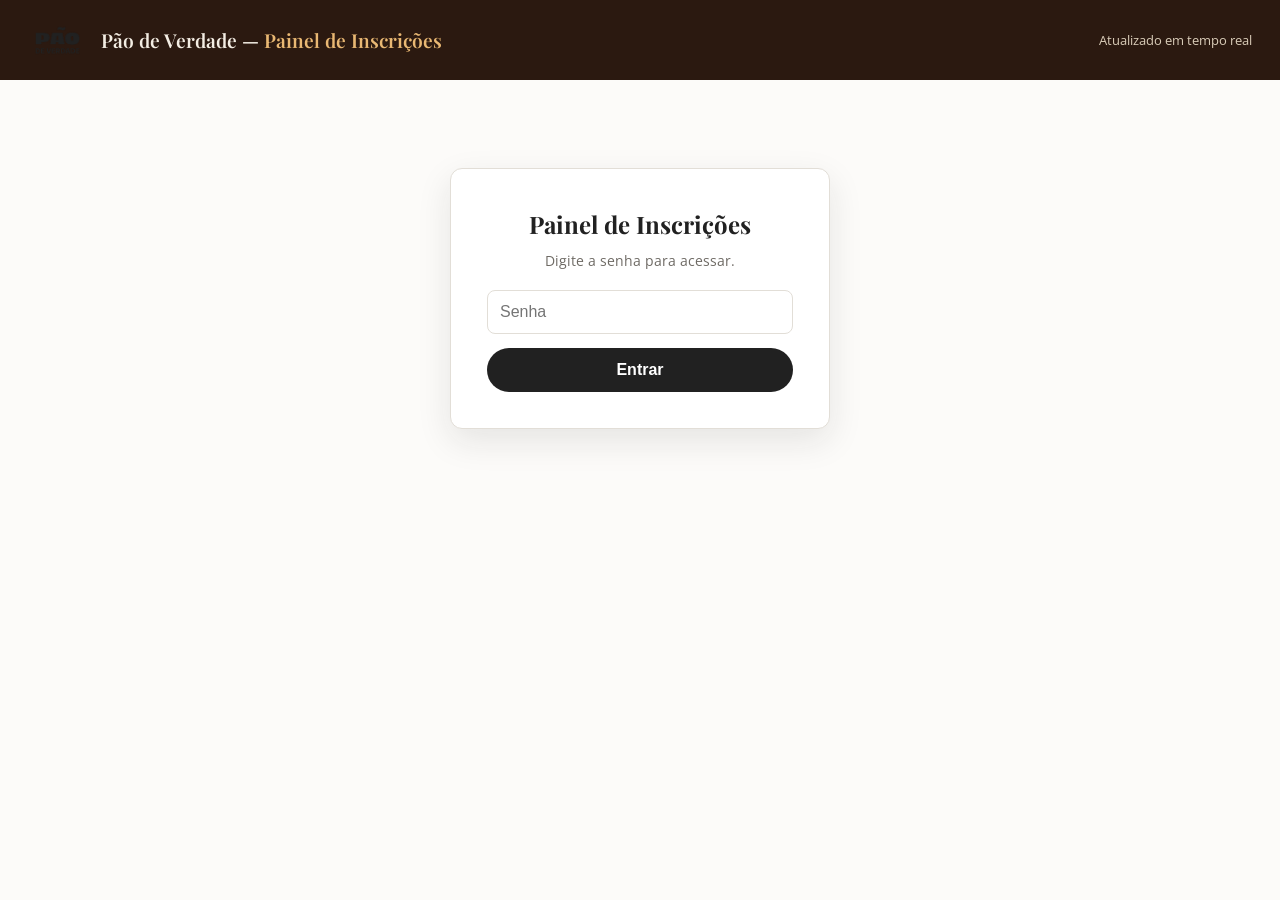
==== admin.html @ bccfa20b "Importa base do site da padaria + config placeholder Alice + sync upstream" ====
<!DOCTYPE html>
<html lang="pt-BR">
<head>
  <meta charset="UTF-8">
  <meta name="viewport" content="width=device-width, initial-scale=1.0">
  <title>Painel de Inscrições — Pão de Verdade</title>
  <link rel="preconnect" href="https://fonts.googleapis.com">
  <link rel="preconnect" href="https://fonts.gstatic.com" crossorigin>
  <link href="https://fonts.googleapis.com/css2?family=Playfair+Display:ital,wght@0,400;0,600;0,700&family=Open+Sans:wght@400;600;700&display=swap" rel="stylesheet">
  <style>
    :root {
      --bg: #FCFBF9;
      --text: #212121;
      --text-soft: #6E6A64;
      --line: #E2DED7;
      --accent: #4A2E1B;
      --accent-soft: #EFEAE3;
      --green: #2E7D32;
      --amber: #B26A00;
      --red: #C62828;
    }
    * { margin: 0; padding: 0; box-sizing: border-box; }
    body { font-family: 'Open Sans', 'Segoe UI', Arial, sans-serif; background: var(--bg); color: var(--text); line-height: 1.6; }
    header { background: #2B1910; color: #F3EDE3; padding: 18px 28px; display: flex; align-items: center; justify-content: space-between; flex-wrap: wrap; gap: 12px; }
    header .brand { display: flex; align-items: center; gap: 14px; }
    header .brand img { height: 44px; width: auto; }
    header h1 { font-family: 'Playfair Display', serif; font-size: 1.2rem; font-weight: 600; }
    header h1 span { color: #E9B873; }
    header .hint { color: #D9CCB8; font-size: .82rem; }
    .wrap { max-width: 1100px; margin: 0 auto; padding: 28px; }

    .gate { max-width: 380px; margin: 60px auto; background: #fff; border: 1px solid var(--line); border-radius: 12px; padding: 36px; box-shadow: 0 12px 34px rgba(33,33,33,.1); text-align: center; }
    .gate h2 { font-family: 'Playfair Display', serif; margin-bottom: 6px; }
    .gate p { color: var(--text-soft); font-size: .9rem; margin-bottom: 18px; }
    .gate input { width: 100%; padding: 12px; border: 1px solid var(--line); border-radius: 8px; margin-bottom: 14px; font-size: 1rem; }
    .gate button { width: 100%; padding: 13px; background: var(--text); color: #fff; border: none; border-radius: 999px; font-weight: 700; font-size: 1rem; cursor: pointer; }
    .gate .err { color: var(--red); font-size: .85rem; margin-bottom: 12px; }

    .stats { display: grid; grid-template-columns: repeat(auto-fit, minmax(160px, 1fr)); gap: 14px; margin-bottom: 24px; }
    .stat { background: #fff; border: 1px solid var(--line); border-radius: 10px; padding: 16px; text-align: center; }
    .stat b { display: block; font-size: 1.8rem; font-family: Georgia, serif; }
    .stat span { color: var(--text-soft); font-size: .85rem; }
    .stat.pago b { color: var(--green); }
    .stat.aguardando b { color: var(--amber); }

    .filters { display: flex; gap: 10px; flex-wrap: wrap; margin-bottom: 18px; align-items: center; }
    .filters select, .filters input { padding: 10px 12px; border: 1px solid var(--line); border-radius: 8px; background: #fff; font-size: .9rem; }
    .filters button { padding: 10px 18px; border: none; border-radius: 999px; background: var(--text); color: #fff; font-weight: 700; cursor: pointer; }
    .filters .btn-ghost { background: transparent; color: var(--text); border: 1px solid var(--line); }

    table { width: 100%; border-collapse: collapse; background: #fff; border: 1px solid var(--line); border-radius: 10px; overflow: hidden; font-size: .88rem; }
    th { text-align: left; padding: 12px 14px; background: var(--accent-soft); color: var(--accent); font-size: .78rem; text-transform: uppercase; letter-spacing: .04em; white-space: nowrap; }
    td { padding: 11px 14px; border-top: 1px solid var(--line); vertical-align: middle; }
    tr:hover td { background: #FBF9F5; }
    .badge { display: inline-block; padding: 4px 12px; border-radius: 999px; font-size: .78rem; font-weight: 700; }
    .badge.pago { background: #E8F5E9; color: var(--green); }
    .badge.aguardando { background: #FFF3E0; color: var(--amber); }
    .badge.recusado, .badge.cancelado, .badge.rejeitado { background: #FFEBEE; color: var(--red); }
    .btn-small { border: 1px solid var(--line); border-radius: 999px; background: #fff; color: var(--accent); padding: 5px 10px; font-size: .74rem; font-weight: 700; cursor: pointer; }
    .btn-small:hover { background: var(--accent-soft); }
    .btn-del { color: var(--red); border-color: #F0C9C9; }
    .btn-del:hover { background: #FFEBEE; }
    .btn-confirm { color: var(--green); border-color: #C8E6C9; }
    .btn-confirm:hover { background: #E8F5E9; }
    .pdv-sep { border-top: 1px dashed var(--line); margin: 6px 0; }

    .turmas-box { margin-top: 28px; background: #fff; border: 1px solid var(--line); border-radius: 10px; padding: 18px; }
    .turmas-box h2 { font-size: 1rem; margin-bottom: 12px; color: var(--accent); }
    .cupom-gerar { background: var(--accent-soft); border-radius: 10px; padding: 14px; }
    .cupom-tipo { display: flex; gap: 18px; font-size: .9rem; margin-bottom: 10px; flex-wrap: wrap; }
    .cupom-campos { display: flex; gap: 8px; flex-wrap: wrap; }
    .cupom-campos input { padding: 10px 12px; border: 1px solid var(--line); border-radius: 8px; font-size: .9rem; flex: 1 1 140px; }
    .btn-cupom { padding: 10px 18px; border: none; border-radius: 999px; background: var(--text); color: #fff; font-weight: 700; cursor: pointer; }
    .cupom-code { font-family: Consolas, monospace; font-weight: 700; font-size: 1.05rem; color: var(--accent); }
    #cupResult { margin-top: 10px; font-size: .9rem; }
    .turma-item { display: flex; align-items: center; gap: 10px; padding: 8px 0; border-bottom: 1px dashed var(--line); font-size: .9rem; flex-wrap: wrap; }
    .turma-item:last-child { border-bottom: none; }
    .turma-item .pills { margin-left: auto; display: flex; gap: 8px; }
    .pill { font-size: .75rem; background: var(--accent-soft); padding: 3px 10px; border-radius: 999px; }
    .pill.green { background: #E8F5E9; color: var(--green); }
    .pill.amber { background: #FFF3E0; color: var(--amber); }

    .empty { padding: 40px; text-align: center; color: var(--text-soft); }
    .muted { color: var(--text-soft); }
    .mt { margin-top: 18px; }
    .small { font-size: .8rem; }
    @media (max-width: 640px) {
      .wrap { padding: 16px; }
      table { font-size: .8rem; }
      th, td { padding: 9px 10px; }
      .hide-mobile { display: none; }
    }

    .modal-overlay { position: fixed; inset: 0; background: rgba(33,33,33,.45); display: none; align-items: center; justify-content: center; z-index: 100; padding: 20px; }
    .modal { background: #fff; border-radius: 14px; max-width: 540px; width: 100%; max-height: 86vh; overflow: auto; padding: 26px; box-shadow: 0 18px 50px rgba(33,33,33,.25); }
    .modal h3 { font-family: 'Playfair Display', serif; margin-bottom: 4px; }
    .modal .sub { color: var(--text-soft); font-size: .88rem; margin-bottom: 16px; }
    .modal .btn-close { float: right; background: transparent; border: none; font-size: 1.5rem; cursor: pointer; color: var(--text-soft); line-height: 1; margin: -6px -6px 0 0; }
    .modal .row { display: flex; justify-content: space-between; gap: 16px; padding: 9px 0; border-bottom: 1px dashed var(--line); font-size: .9rem; }
    .modal .row b { color: var(--text-soft); font-weight: 600; white-space: nowrap; }
    .modal .row span { text-align: right; word-break: break-word; }
    .modal-actions { display: grid; gap: 10px; margin-top: 18px; }
    .modal-actions .btn-small { padding: 12px 14px; font-size: .9rem; text-align: left; border-radius: 10px; }
    .form-label { display: block; font-size: .78rem; font-weight: 700; color: var(--accent); margin: 12px 0 4px; text-transform: uppercase; letter-spacing: .04em; }
    .edit { width: 100%; padding: 10px 12px; border: 1px solid var(--line); border-radius: 8px; margin-bottom: 4px; font-size: .9rem; font-family: inherit; box-sizing: border-box; }
    .edit:focus { outline: 2px solid var(--accent); border-color: transparent; }
    textarea.edit { min-height: 70px; resize: vertical; }
    .btn-primary-modal { width: 100%; padding: 14px; margin-top: 16px; background: var(--text); color: #fff; border: none; border-radius: 999px; font-weight: 700; font-size: 1rem; cursor: pointer; }
  </style>
</head>
<body>
  <header>
    <div class="brand">
      <img src="assets/img/marca-preta.png" alt="Pão de Verdade">
      <h1>Pão de Verdade — <span>Painel de Inscrições</span></h1>
    </div>
    <div class="hint">Atualizado em tempo real</div>
  </header>

  <div class="wrap">
    <div class="gate" id="gate" hidden>
      <h2>Painel de Inscrições</h2>
      <p>Digite a senha para acessar.</p>
      <div class="err" id="gateErr" hidden>Senha incorreta. Tente novamente.</div>
      <input type="password" id="senhaInput" placeholder="Senha">
      <button id="btnEntrar" onclick="entrar()">Entrar</button>
    </div>

    <div id="conteudo" hidden>
      <div class="stats" id="stats">
        <div class="stat pago"><b id="stPago">–</b><span>Inscritos (pagos)</span></div>
        <div class="stat aguardando"><b id="stAguardando">–</b><span>Aguardando pagamento</span></div>
        <div class="stat"><b id="stTotal">–</b><span>Total de tentativas</span></div>
        <div class="stat"><b id="stCreditos">–</b><span>Crédito de convites (R$)</span></div>
      </div>

      <div class="filters">
        <select id="fCurso">
          <option value="">Todos os cursos</option>
          <option value="Pão">Curso de Pão</option>
          <option value="Pizza">Curso de Pizza</option>
          <option value="Pão + Pizza">Pão + Pizza</option>
        </select>
        <select id="fStatus">
          <option value="">Todos os status</option>
          <option value="pago" selected>Pago</option>
          <option value="aguardando">Aguardando</option>
          <option value="recusado">Recusado</option>
        </select>
        <input type="text" id="fBusca" placeholder="Buscar por nome, WhatsApp ou e-mail…">
        <button onclick="carregar()">Atualizar</button>
        <button class="btn-ghost" onclick="sair()">Sair</button>
      </div>

      <table>
        <thead>
          <tr>
            <th>Nome</th>
            <th>Curso</th>
            <th>Turma</th>
            <th>Status</th>
            <th>Contato</th>
            <th>Ação</th>
          </tr>
        </thead>
        <tbody id="tbody">
          <tr><td colspan="6" class="empty">Carregando inscritos…</td></tr>
        </tbody>
      </table>

      <div class="turmas-box">
        <h2>Turmas e links de grupo (link preenchido = convite automático enviado)</h2>
        <div id="turmas"></div>
      </div>

      <div class="turmas-box">
        <h2>Pedidos (dupla / dois cursos · desconto 15% · pagamento único)</h2>
        <table>
          <thead>
            <tr>
              <th>Pedido</th>
              <th>Status</th>
              <th>Pessoas</th>
              <th>Bruto</th>
              <th>Desconto</th>
              <th>Total</th>
              <th>Forma</th>
              <th>Ação</th>
            </tr>
          </thead>
          <tbody id="tbodyPedidos">
            <tr><td colspan="8" class="empty">Carregando pedidos…</td></tr>
          </tbody>
        </table>
      </div>

      <div class="turmas-box">
        <h2>Cupons de desconto (casos especiais, ex.: casal)</h2>
        <div class="cupom-gerar">
          <div class="cupom-tipo">
            <label><input type="radio" name="cupTipo" value="pct" checked> Percentual (%)</label>
            <label><input type="radio" name="cupTipo" value="valor"> Valor fixo (R$)</label>
          </div>
          <div class="cupom-campos">
            <input type="number" id="cupValor" placeholder="Ex.: 30 (ou 82.50)" step="0.01" min="0">
            <input type="text" id="cupLabel" placeholder="Rótulo (opcional) — ex.: CASAL" maxlength="12" style="text-transform:uppercase">
            <button class="btn-cupom" onclick="gerarCupom()">Gerar cupom</button>
          </div>
          <div id="cupResult"></div>
        </div>
        <div class="cupom-gerar" style="margin-top:14px">
          <h3 style="margin:0 0 6px">Venda reservada (link direto)</h3>
          <p class="muted small" style="margin:0 0 10px">Reserva vagas de uma turma para uma pessoa. Enquanto a reserva estiver ativa, o site mostra a turma cheia para o público — só quem tem o link compra.</p>
          <div class="cupom-campos">
            <select id="resCurso">
              <option value="Pão">Pão</option>
              <option value="Pizza">Pizza</option>
            </select>
            <input type="text" id="resData" placeholder="Data — ex.: 29/08/2026">
            <input type="number" id="resVagas" value="1" min="1" max="4" style="flex:0 0 90px">
            <input type="number" id="resDesconto" value="0" min="0" max="100" style="flex:0 0 90px" title="Desconto em %">
            <input type="text" id="resRotulo" placeholder="Quem? (ex.: KÁTIA)" maxlength="6" style="text-transform:uppercase">
            <button class="btn-cupom" onclick="gerarReserva()">Gerar link de reserva</button>
          </div>
          <div class="small muted" style="margin-top:6px">Desconto em % (0 = sem desconto). Vagas = quantas pessoas esse link libera.</div>
          <div id="resResult"></div>
        </div>
        <table id="tblCupons" style="margin-top:14px">
          <thead>
            <tr>
              <th>Código</th>
              <th>Desconto</th>
              <th>Status</th>
              <th>Usado em</th>
              <th>Ação</th>
            </tr>
          </thead>
          <tbody id="tbodyCupons">
            <tr><td colspan="5" class="empty">Nenhum cupom ainda.</td></tr>
          </tbody>
        </table>
      </div>

      <div class="turmas-box">
        <h2>Lista de espera por curso (💬 Chamar = abrir WhatsApp direto com a pessoa)</h2>
        <div class="filters" style="margin-bottom:10px">
          <span class="muted small" id="esperaCount"></span>
          <select id="fEsperaCurso">
            <option value="">Todos os cursos</option>
            <option value="Pão">Curso de Pão</option>
            <option value="Pizza">Curso de Pizza</option>
          </select>
        </div>
        <table>
          <thead>
            <tr>
              <th>Nome</th>
              <th>Curso</th>
              <th>Contato</th>
              <th>Registrado</th>
              <th>Notificado</th>
              <th>Ação</th>
            </tr>
          </thead>
          <tbody id="tbodyEspera">
            <tr><td colspan="6" class="empty">Ninguém na lista de espera ainda.</td></tr>
          </tbody>
        </table>
      </div>

      <p class="small muted mt">
        Dica: preencha o link do grupo na aba "Turmas" da planilha e rode o menu
        <strong>Pão de Verdade → Enviar convites de grupos</strong> para mandar o convite
        a todos os pagos daquela turma de uma vez. Use <strong>⚙️ Gerenciar</strong> em cada
        linha para ver detalhes, editar, anotar, reenviar acesso ou convite, marcar como
        concluído e excluir.
      </p>

      <div class="turmas-box">
        <h2>Interruptores de recursos</h2>
        <p class="small muted">Ligue ou desligue cada funcionalidade. Tudo começa ligado — desligar desativa na hora (site e backend).</p>
        <div id="interruptores"></div>
      </div>

      <div class="turmas-box">
        <h2>Lembretes agendados (e-mail e/ou WhatsApp)</h2>
        <p class="small muted">O executor roda todo dia às 9h (trigger) e no botão "Executar agora". Variáveis na mensagem: <strong>{nome} {curso} {data} {codigo} {titulo}</strong>.</p>
        <div class="cupom-gerar">
          <div class="cupom-tipo">
            <label>Público
              <select class="edit" id="lemTipo" style="width:auto">
                <option value="credito">Crédito (quem tem crédito + turma com vaga)</option>
                <option value="turma">Inscritos pagos da turma</option>
              </select>
            </label>
            <label>Canal
              <select class="edit" id="lemCanal" style="width:auto">
                <option value="email">E-mail</option>
                <option value="zap">WhatsApp (ponte Baileys)</option>
                <option value="ambos">Ambos</option>
              </select>
            </label>
            <label>Curso
              <select class="edit" id="lemCurso" style="width:auto">
                <option value="Ambos">Pão e Pizza</option>
                <option value="Pão">Pão</option>
                <option value="Pizza">Pizza</option>
              </select>
            </label>
            <label>Dias antes
              <input class="edit" type="number" id="lemDias" value="1" min="0" style="width:80px">
            </label>
          </div>
          <input class="edit" type="text" id="lemTitulo" placeholder="Título (ex.: Lembrete de crédito)" autocomplete="off">
          <textarea class="edit" id="lemMsg" rows="3" placeholder="Mensagem… Ex.: Oi {nome}! A turma de {curso} · {data} ainda tem vaga. Seu crédito {codigo} está te esperando."></textarea>
          <div style="margin-top:8px">
            <button class="btn-cupom" onclick="criarLembrete()">Agendar lembrete</button>
            <button class="btn-cupom" style="margin-left:8px" onclick="executarLembretesAgora()">▶ Executar agora</button>
          </div>
          <div id="lemResult"></div>
        </div>
        <table id="tblLembretes" style="margin-top:14px">
          <thead>
            <tr>
              <th>Título</th><th>Público</th><th>Canal</th><th>Curso</th><th>Dias antes</th><th>Ativo</th><th>Último envio</th><th>Ação</th>
            </tr>
          </thead>
          <tbody id="tbodyLembretes">
            <tr><td colspan="8" class="empty">Nenhum lembrete agendado.</td></tr>
          </tbody>
        </table>
        <p class="small muted mt">WhatsApp usa uma ponte Baileys (Node) — configure <strong>WHATSAPP_BRIDGE_URL</strong> e <strong>BRIDGE_TOKEN</strong> em Configurações da planilha (Script Properties).</p>
      </div>
    </div>
  </div>

  <div class="modal-overlay" id="overlayGer" onclick="if(event.target===this)fechar('overlayGer')">
    <div class="modal">
      <button class="btn-close" onclick="fechar('overlayGer')">&times;</button>
      <h3 id="gerTitulo"></h3>
      <p class="sub" id="gerSub"></p>
      <div class="modal-actions" id="gerAcoes"></div>
    </div>
  </div>

  <div class="modal-overlay" id="overlayDet" onclick="if(event.target===this)fechar('overlayDet')">
    <div class="modal">
      <button class="btn-close" onclick="fechar('overlayDet')">&times;</button>
      <h3 id="detTitulo"></h3>
      <p class="sub">Detalhes da inscrição</p>
      <div id="detCorpo"></div>
      <button class="btn-primary-modal" onclick="fechar('overlayDet')">Fechar</button>
    </div>
  </div>

  <div class="modal-overlay" id="overlayEd" onclick="if(event.target===this)fechar('overlayEd')">
    <div class="modal">
      <button class="btn-close" onclick="fechar('overlayEd')">&times;</button>
      <h3 id="edTitulo"></h3>
      <p class="sub">Edite os dados e a anotação da inscrição.</p>
      <input type="hidden" id="edId">
      <label class="form-label" for="edNome">Nome</label>
      <input class="edit" id="edNome" autocomplete="off">
      <label class="form-label" for="edWhats">WhatsApp</label>
      <input class="edit" id="edWhats" autocomplete="off">
      <label class="form-label" for="edEmail">E-mail</label>
      <input class="edit" id="edEmail" autocomplete="off">
      <label class="form-label" for="edAnot">Anotação (só você vê)</label>
      <textarea class="edit" id="edAnot"></textarea>
      <button class="btn-primary-modal" onclick="salvarEdicao()">Salvar alterações</button>
    </div>
  </div>

  <div class="modal-overlay" id="overlayGp" onclick="if(event.target===this)fechar('overlayGp')">
    <div class="modal">
      <button class="btn-close" onclick="fechar('overlayGp')">&times;</button>
      <h3 id="gpTitulo"></h3>
      <p class="sub" id="gpSub"></p>
      <div class="modal-actions" id="gpAcoes"></div>
    </div>
  </div>

  <div class="modal-overlay" id="overlayDp" onclick="if(event.target===this)fechar('overlayDp')">
    <div class="modal">
      <button class="btn-close" onclick="fechar('overlayDp')">&times;</button>
      <h3 id="dpTitulo"></h3>
      <p class="sub">Detalhes do pedido</p>
      <div id="dpCorpo"></div>
      <button class="btn-primary-modal" onclick="fechar('overlayDp')">Fechar</button>
    </div>
  </div>

  <script>
    var ENDPOINT = 'https://script.google.com/macros/s/AKfycbxHyN1-ZU49ZH4wU92MHw8PlgLayxVSiszJ7iGG47jdampR5CrTDK2hmo4OH0koPaKRtQ/exec';
    var dados = { inscritos: [], turmas: [], pedidos: [] };
    var callbackSeq = 0;

    function getSenha() {
      try { return sessionStorage.getItem('pdv_senha') || ''; } catch (e) { return ''; }
    }
    function setSenha(v) {
      try { sessionStorage.setItem('pdv_senha', v); } catch (e) {}
    }
    function clearSenha() {
      try { sessionStorage.removeItem('pdv_senha'); } catch (e) {}
    }

    function req(params, cb) {
      var id = 'pdvPanelCb' + (callbackSeq++);
      var done = false;
      window[id] = function (res) {
        if (done) return;
        done = true;
        delete window[id];
        cb(res);
      };
      var s = document.createElement('script');
      s.onerror = function () {
        if (done) return;
        done = true;
        delete window[id];
        cb({ ok: false, erro: 'Falha de conexão com o servidor.' });
      };
      setTimeout(function () {
        if (done) return;
        done = true;
        delete window[id];
        cb({ ok: false, erro: 'Tempo esgotado ao carregar os dados.' });
      }, 20000);
      s.src = ENDPOINT + '?' + params + '&senha=' + encodeURIComponent(getSenha()) + '&callback=' + id;
      document.body.appendChild(s);
    }

    function setLoading(on) {
      var btn = document.getElementById('btnEntrar');
      if (!btn) return;
      btn.disabled = on;
      btn.textContent = on ? 'Entrando…' : 'Entrar';
    }

    function showGateError(msg) {
      document.getElementById('gateErr').textContent = msg || 'Não foi possível entrar.';
      document.getElementById('gateErr').hidden = false;
    }

    function entrar() {
      var v = document.getElementById('senhaInput').value.trim();
      if (!v) return;
      setSenha(v);
      setLoading(true);
      req('acao=dados', function (res) {
        setLoading(false);
        if (res && res.inscritos) { mostrar(res); return; }
        clearSenha();
        showGateError((res && res.erro) || 'Não foi possível carregar os dados.');
        document.getElementById('senhaInput').value = '';
      });
    }

    function mostrar(res) {
      document.getElementById('gate').hidden = true;
      document.getElementById('conteudo').hidden = false;
      dados = res;
      renderStats();
      renderTabela();
      renderTurmas();
      renderPedidos();
      renderCupons();
      renderEspera();
      renderConfig();
      renderLembretes();
    }

    function sair() {
      clearSenha();
      location.reload();
    }

    function carregar() {
      req('acao=dados', function (res) {
        if (!res || !res.inscritos) {
          document.getElementById('tbody').innerHTML = '<tr><td colspan="6" class="empty" style="color:#C62828">' + esc((res && res.erro) || 'Não foi possível carregar os dados.') + '</td></tr>';
          return;
        }
        dados = res;
        renderStats();
        renderTabela();
        renderTurmas();
        renderPedidos();
        renderCupons();
        renderEspera();
        renderConfig();
        renderLembretes();
      });
    }

    function renderStats() {
      var pago = 0, aguardando = 0, creditos = 0;
      dados.inscritos.forEach(function (i) {
        if (i.status === 'pago') pago++;
        else if (i.status === 'aguardando') aguardando++;
        creditos += Number(i.credito) || 0;
      });
      (dados.pedidos || []).forEach(function (p) {
        (p.pessoas || []).forEach(function (x) { creditos += Number(x.credito) || 0; });
      });
      document.getElementById('stPago').textContent = pago;
      document.getElementById('stAguardando').textContent = aguardando;
      document.getElementById('stTotal').textContent = dados.inscritos.length;
      document.getElementById('stCreditos').textContent = 'R$ ' + creditos.toFixed(2);
    }

    function badge(st) {
      return '<span class="badge ' + (st || 'aguardando') + '">' + esc(st || 'aguardando') + '</span>';
    }

    function actBtn(label, onclick, tipo) {
      var cls = tipo === 'red' ? ' btn-del' : (tipo === 'green' ? ' btn-confirm' : '');
      return '<button class="btn-small' + cls + '" onclick="' + onclick + '">' + label + '</button>';
    }

    function acharInscrito(id) {
      for (var i = 0; i < dados.inscritos.length; i++) {
        if (String(dados.inscritos[i].id) === String(id)) return dados.inscritos[i];
      }
      return null;
    }
    function acharPedido(pedido) {
      for (var i = 0; i < (dados.pedidos || []).length; i++) {
        if (String(dados.pedidos[i].pedido) === String(pedido)) return dados.pedidos[i];
      }
      return null;
    }

    function renderTabela() {
      var curso = document.getElementById('fCurso').value;
      var status = document.getElementById('fStatus').value;
      var busca = document.getElementById('fBusca').value.trim().toLowerCase();
      var rows = dados.inscritos.filter(function (i) {
        if (curso && i.curso !== curso) return false;
        if (status && i.status !== status) return false;
        if (busca) {
          var alvo = (i.nome + ' ' + i.whatsapp + ' ' + i.email).toLowerCase();
          if (alvo.indexOf(busca) === -1) return false;
        }
        return true;
      });

      var tbody = document.getElementById('tbody');
      if (!rows.length) {
        tbody.innerHTML = '<tr><td colspan="6" class="empty">Nenhum inscrito encontrado.</td></tr>';
        return;
      }

      var html = '';
      rows.forEach(function (i) {
        var whatsNum = String(i.whatsapp || '').replace(/\D/g, '');
        var contato = (whatsNum ? '<a href="https://wa.me/' + whatsNum + '" target="_blank" rel="noopener">' + esc(i.whatsapp) + '</a>' : '') +
          (i.email ? '<br>' + esc(i.email) : '');
        html += '<tr>' +
          '<td><b>' + esc(i.nome) + '</b>' + (String(i.concluido) === 'sim' ? ' <span class="badge pago">✓</span>' : '') + '</td>' +
          '<td>' + esc(i.curso) + '</td>' +
          '<td>' + esc(i.dataTurma) + '</td>' +
          '<td>' + badge(i.status) + '</td>' +
          '<td class="small">' + contato + '</td>' +
          '<td><button class="btn-small" onclick="ger(\'' + esc(i.id) + '\')">⚙️ Gerenciar</button></td>' +
          '</tr>';
      });
      tbody.innerHTML = html;
    }

    function ger(id) {
      var i = acharInscrito(id);
      if (!i) return;
      document.getElementById('gerTitulo').textContent = i.nome + ' — ' + (i.curso || '');
      document.getElementById('gerSub').innerHTML = 'Turma ' + esc(i.dataTurma || '—') + ' · ' + badge(i.status) +
        (String(i.concluido) === 'sim' ? ' · 🎓 concluído' : '') +
        (Number(i.credito) > 0 ? ' · crédito R$ ' + (Number(i.credito)).toFixed(2) : '');
      var acoes = '';
      acoes += actBtn('👁 Ver detalhes', 'verDetalhes(\'' + esc(i.id) + '\')');
      if (i.status === 'pago') {
        acoes += actBtn('✉️ Reenviar acesso', 'reenviarAcesso(\'' + esc(i.id) + '\')');
        acoes += actBtn('👥 Reenviar convite do grupo', 'reenviarConvite(\'' + esc(i.id) + '\')');
        acoes += actBtn(String(i.concluido) === 'sim' ? '↩️ Desmarcar concluído' : '🎓 Marcar concluído', 'marcarConcluido(\'' + esc(i.id) + '\')');
      } else {
        acoes += actBtn('✓ Confirmar pagamento', 'confirmar(\'' + esc(i.id) + '\')', 'green');
      }
      acoes += actBtn('✏️ Editar dados / anotação', 'abrirEditar(\'' + esc(i.id) + '\')');
      acoes += actBtn('🗑 Excluir inscrição', 'excluir(\'' + esc(i.id) + '\')', 'red');
      document.getElementById('gerAcoes').innerHTML = acoes;
      abrir('overlayGer');
    }

    function verDetalhes(id) {
      var i = acharInscrito(id);
      if (!i) return;
      var linhas = [
        ['Nome', i.nome], ['WhatsApp', i.whatsapp], ['E-mail', i.email],
        ['Curso', i.curso], ['Turma', i.dataTurma], ['Valor', 'R$ ' + (Number(i.valor) || 0).toFixed(2)],
        ['Status', i.status], ['Convite do grupo enviado', i.linkEnviado],
        ['Concluído', i.concluido], ['Código de convite', i.codigoConvite],
        ['Crédito', 'R$ ' + (Number(i.credito) || 0).toFixed(2)],
        ['Pedido', i.pedidoId], ['Pessoa', i.pessoaId], ['Registro', i.registro]
      ];
      var html = linhas.map(function (r) {
        return '<div class="row"><b>' + esc(r[0]) + '</b><span>' + esc(r[1] || '—') + '</span></div>';
      }).join('');
      if (i.anotacao) html += '<div class="row"><b>Anotação</b><span>' + esc(i.anotacao) + '</span></div>';
      document.getElementById('detTitulo').textContent = i.nome;
      document.getElementById('detCorpo').innerHTML = html;
      abrir('overlayDet');
    }

    function abrirEditar(id) {
      var i = acharInscrito(id);
      if (!i) return;
      document.getElementById('edId').value = i.id;
      document.getElementById('edNome').value = i.nome || '';
      document.getElementById('edWhats').value = i.whatsapp || '';
      document.getElementById('edEmail').value = i.email || '';
      document.getElementById('edAnot').value = i.anotacao || '';
      document.getElementById('edTitulo').textContent = 'Editar — ' + i.nome;
      abrir('overlayEd');
    }

    function salvarEdicao() {
      var id = document.getElementById('edId').value;
      var p = 'acao=atualizar&id=' + encodeURIComponent(id) +
        '&nome=' + encodeURIComponent(document.getElementById('edNome').value) +
        '&whatsapp=' + encodeURIComponent(document.getElementById('edWhats').value) +
        '&email=' + encodeURIComponent(document.getElementById('edEmail').value) +
        '&anotacao=' + encodeURIComponent(document.getElementById('edAnot').value);
      req(p, function (res) {
        if (!res || !res.ok) { window.alert((res && res.erro) || 'Não foi possível salvar.'); return; }
        fechar('overlayEd');
        fechar('overlayGer');
        carregar();
      });
    }

    function confirmar(id) {
      if (!window.confirm('Confirmar o pagamento desta inscrição? O aluno receberá o acesso por e-mail.')) return;
      req('acao=confirmar&id=' + encodeURIComponent(id), function (res) {
        if (!res || !res.ok) {
          window.alert((res && res.erro) || 'Não foi possível confirmar o pagamento.');
          return;
        }
        window.alert('Pagamento confirmado. Acesso enviado por e-mail.');
        fechar('overlayGer');
        carregar();
      });
    }

    function reenviarAcesso(id) {
      if (!window.confirm('Gerar um novo link e enviar por e-mail? O link anterior deixará de funcionar.')) return;
      req('acao=regenerar&id=' + encodeURIComponent(id), function (res) {
        if (!res || !res.ok) {
          window.alert((res && res.erro) || 'Não foi possível gerar o acesso.');
          return;
        }
        window.alert('Novo acesso enviado por e-mail.');
        fechar('overlayGer');
        carregar();
      });
    }

    function reenviarConvite(id) {
      if (!window.confirm('Reenviar o convite do grupo por e-mail?')) return;
      req('acao=reenviarconvite&id=' + encodeURIComponent(id), function (res) {
        if (!res || !res.ok) {
          window.alert((res && res.erro) || 'Não foi possível enviar o convite.');
          return;
        }
        window.alert('Convite do grupo reenviado por e-mail.');
        fechar('overlayGer');
        carregar();
      });
    }

    function marcarConcluido(id) {
      req('acao=concluido&id=' + encodeURIComponent(id), function (res) {
        if (!res || !res.ok) {
          window.alert((res && res.erro) || 'Não foi possível atualizar.');
          return;
        }
        fechar('overlayGer');
        carregar();
      });
    }

    function excluir(id) {
      if (!window.confirm('Excluir esta inscrição? Essa ação não pode ser desfeita.')) return;
      req('acao=excluir&id=' + encodeURIComponent(id), function (res) {
        if (!res || !res.ok) {
          window.alert((res && res.erro) || 'Não foi possível excluir.');
          return;
        }
        fechar('overlayGer');
        carregar();
      });
    }

    function renderTurmas() {
      var el = document.getElementById('turmas');
      if (!dados.turmas.length) {
        el.innerHTML = '<div class="muted small">Nenhuma turma cadastrada. Adicione turmas na aba "Turmas" da planilha.</div>';
        return;
      }
      var html = '';
      dados.turmas.forEach(function (t) {
        var ocupadas = Number(t.ocupadas) || 0;
        var vagas = Number(t.vagas) || 10;
        var restantes = Math.max(0, vagas - ocupadas);
        var ocupPill = t.cheia
          ? '<span class="pill" style="background:#FFEBEE;color:#C62828">cheia</span>'
          : '<span class="pill' + (restantes <= 3 ? ' amber' : '') + '">' + ocupadas + '/' + vagas + ' · ' + restantes + ' restante' + (restantes === 1 ? '' : 's') + '</span>';
        var linkPill = t.linkGrupo
          ? '<span class="pill green">link pronto</span>'
          : '<span class="pill amber">sem link</span>';
        html += '<div class="turma-item">' +
          '<b>' + esc(t.curso) + '</b>' +
          '<span class="muted">' + esc(t.dataTurma) + '</span>' +
          '<span class="pills">' + ocupPill + linkPill +
          '<button class="btn-small" onclick="ajustarVagas(\'' + esc(t.curso) + '\',\'' + esc(t.dataTurma) + '\',' + vagas + ')">🎚 Vagas</button>' +
          '</span></div>';
      });
      el.innerHTML = html;
    }

    function ajustarVagas(curso, data, atual) {
      var novo = window.prompt('Vagas da turma ' + curso + ' (' + data + ') — total:', atual);
      if (novo == null) return;
      novo = String(novo).replace(/\D/g, '');
      if (!novo) return;
      req('acao=setarvagas&curso=' + encodeURIComponent(curso) + '&dataTurma=' + encodeURIComponent(data) + '&vagas=' + novo, function (res) {
        if (!res || !res.ok) { window.alert((res && res.erro) || 'Não foi possível salvar.'); return; }
        carregar();
      });
    }

    function escQ(s) {
      return esc(s).replace(/'/g, "\\'");
    }

    function renderEspera() {
      var el = document.getElementById('tbodyEspera');
      var espera = dados.listaEspera || [];
      var filtro = document.getElementById('fEsperaCurso').value;
      if (filtro) espera = espera.filter(function (e) { return e.curso === filtro; });
      var cont = document.getElementById('esperaCount');
      if (cont) cont.textContent = espera.length + ' na lista de espera';
      if (!espera.length) {
        el.innerHTML = '<tr><td colspan="6" class="empty">Ninguém na lista de espera ainda.</td></tr>';
        return;
      }
      var html = '';
      espera.forEach(function (e) {
        var w = String(e.whatsapp || '').replace(/\D/g, '');
        var waLink = w ? '<a href="https://wa.me/' + w + '" target="_blank" rel="noopener">' + esc(e.whatsapp) + '</a>' : (e.email ? esc(e.email) : '—');
        var notif = e.notificado === 'sim' ? '<span class="badge pago">aviso enviado</span>' : '<span class="badge aguardando">a avisar</span>';
        var exportar = w
          ? '<button class="btn-small" onclick="chamarEspera(\'' + escQ(e.nome) + '\',\'' + e.linha + '\')">💬 Chamar</button>'
          : '';
        html += '<tr>' +
          '<td><b>' + esc(e.nome) + '</b></td>' +
          '<td>' + esc(e.curso) + '</td>' +
          '<td>' + waLink + '</td>' +
          '<td class="small muted">' + (e.criadoEm ? esc(e.criadoEm) : '—') + '</td>' +
          '<td>' + notif + '</td>' +
          '<td>' + exportar +
          '<button class="btn-small btn-del" onclick="excluirEspera(' + e.linha + ')">🗑</button></td>' +
          '</tr>';
      });
      el.innerHTML = html;
    }

    function chamarEspera(nome, linha) {
      var e = (dados.listaEspera || []).find(function (x) { return String(x.linha) === String(linha); });
      if (!e) return;
      var w = String(e.whatsapp || '').replace(/\D/g, '');
      if (!w) { window.alert('Sem WhatsApp para chamar — use o e-mail ' + (e.email || '—') + '.'); return; }
      var msg = encodeURIComponent('Oi ' + nome + '! Abriu vaga na oficina de ' + e.curso + ' do Pão de Verdade. Quer garantir?');
      window.open('https://wa.me/' + w + '?text=' + msg, '_blank');
    }

    function excluirEspera(linha) {
      if (!window.confirm('Remover da lista de espera?')) return;
      req('acao=excluirespera&id=' + linha, function (res) {
        if (!res || !res.ok) { window.alert((res && res.erro) || 'Não foi possível remover.'); return; }
        carregar();
      });
    }

    function renderPedidos() {
      var el = document.getElementById('tbodyPedidos');
      if (!dados.pedidos || !dados.pedidos.length) {
        el.innerHTML = '<tr><td colspan="8" class="empty">Nenhum pedido ainda.</td></tr>';
        return;
      }
      var html = '';
      dados.pedidos.forEach(function (p) {
        var pessoas = (p.pessoas || []).map(function (x) {
          var w = String(x.whats || '').replace(/\D/g, '');
          var link = w ? '<a href="https://wa.me/' + w + '" target="_blank" rel="noopener">' + esc(x.whats) + '</a>' : '';
          return '<b>' + esc(x.nome) + '</b> (' + esc(x.cursos || '') + ')' +
            (link ? '<br>' + link : '') +
            (x.email ? '<br>' + esc(x.email) : '') +
            (Number(x.credito) > 0 ? '<br><span class="muted small">crédito R$ ' + (Number(x.credito)).toFixed(2) + '</span>' : '');
        }).join('<div class="pdv-sep"></div>');
        html += '<tr>' +
          '<td>' + esc(p.pedido) + '</td>' +
          '<td>' + badge(p.status) + '</td>' +
          '<td>' + pessoas + '</td>' +
          '<td>R$ ' + (Number(p.bruto) || 0).toFixed(2) + '</td>' +
          '<td>R$ ' + (Number(p.desconto) || 0).toFixed(2) + '</td>' +
          '<td><b>R$ ' + (Number(p.total) || 0).toFixed(2) + '</b></td>' +
          '<td>' + esc(p.forma || '') + '</td>' +
          '<td><button class="btn-small" onclick="gerPedido(\'' + esc(p.pedido) + '\')">⚙️ Gerenciar</button></td>' +
          '</tr>';
      });
      el.innerHTML = html;
    }

    function gerPedido(pedido) {
      var p = acharPedido(pedido);
      if (!p) return;
      document.getElementById('gpTitulo').textContent = 'Pedido ' + p.pedido;
      document.getElementById('gpSub').innerHTML = badge(p.status) + ' · <b>R$ ' + (Number(p.total) || 0).toFixed(2) + '</b>' +
        (p.codigoUsado ? ' · código: ' + esc(p.codigoUsado) : '');
      var acoes = '';
      acoes += actBtn('👁 Ver detalhes', 'verDetalhesPedido(\'' + esc(p.pedido) + '\')');
      if (String(p.status) !== 'pago') acoes += actBtn('✓ Confirmar pagamento', 'confirmarPedido(\'' + esc(p.pedido) + '\')', 'green');
      acoes += actBtn('🗑 Excluir pedido', 'excluirPedido(\'' + esc(p.pedido) + '\')', 'red');
      document.getElementById('gpAcoes').innerHTML = acoes;
      abrir('overlayGp');
    }

    function verDetalhesPedido(pedido) {
      var p = acharPedido(pedido);
      if (!p) return;
      var linhas = [
        ['Status', p.status], ['Valor bruto', 'R$ ' + (Number(p.bruto) || 0).toFixed(2)],
        ['Desconto', 'R$ ' + (Number(p.desconto) || 0).toFixed(2)],
        ['Total', 'R$ ' + (Number(p.total) || 0).toFixed(2)],
        ['Forma de pagamento', p.forma], ['Código usado', p.codigoUsado],
        ['Registro', p.registro], ['Anotação', p.anotacao]
      ];
      var pessoasHtml = (p.pessoas || []).map(function (x) {
        return '<div class="row"><b>' + esc(x.nome) + '</b><span>' + esc(x.cursos || '') + '</span></div>' +
          '<div class="row"><b>Contato</b><span>' + esc(x.whats || '—') + (x.email ? ' · ' + esc(x.email) : '') + '</span></div>' +
          '<div class="row"><b>Código convite</b><span>' + esc(x.codigoConvite || '—') + '</span></div>' +
          '<div class="row"><b>Crédito</b><span>R$ ' + (Number(x.credito) || 0).toFixed(2) + '</span></div>' +
          (x.anotacao ? '<div class="row"><b>Anotação</b><span>' + esc(x.anotacao) + '</span></div>' : '');
      }).join('');
      document.getElementById('dpTitulo').textContent = 'Pedido ' + p.pedido;
      document.getElementById('dpCorpo').innerHTML = linhas.map(function (r) {
        return '<div class="row"><b>' + esc(r[0]) + '</b><span>' + esc(r[1] || '—') + '</span></div>';
      }).join('') + '<p class="form-label">Pessoas</p>' + pessoasHtml;
      abrir('overlayDp');
    }

    function confirmarPedido(id) {
      if (!window.confirm('Confirmar o pagamento deste pedido? As pessoas receberão o acesso por e-mail.')) return;
      req('acao=confirmarpedido&pedido=' + encodeURIComponent(id), function (res) {
        if (!res || !res.ok) {
          window.alert((res && res.erro) || 'Não foi possível confirmar.');
          return;
        }
        window.alert('Pedido confirmado. Acessos enviados por e-mail.');
        fechar('overlayGp');
        carregar();
      });
    }

    function excluirPedido(id) {
      if (!window.confirm('Excluir este pedido (todas as pessoas e itens)? Essa ação não pode ser desfeita.')) return;
      req('acao=excluirpedido&pedido=' + encodeURIComponent(id), function (res) {
        if (!res || !res.ok) {
          window.alert((res && res.erro) || 'Não foi possível excluir.');
          return;
        }
        fechar('overlayGp');
        carregar();
      });
    }

    function renderCupons() {
      var el = document.getElementById('tbodyCupons');
      var cupons = dados.cupons || [];
      if (!cupons.length) {
        el.innerHTML = '<tr><td colspan="5" class="empty">Nenhum cupom ainda.</td></tr>';
        return;
      }
      var html = '';
      cupons.forEach(function (c) {
        var desc = '';
        if (c.tipo === 'reserva') {
          desc = 'Reserva · ' + esc((c.anotacao || c.codigo));
        } else if (c.tipo === 'valor') {
          desc = 'R$ ' + (Number(c.valor) || 0).toFixed(2);
        } else {
          desc = (Number(c.valor) || 0) + '%';
        }
        var stBadge = c.status === 'ativo'
          ? '<span class="badge pago">ativo</span>'
          : '<span class="badge recusado">' + esc(c.status || 'usado') + '</span>';
        var acoes = '';
        acoes += '<button class="btn-small" onclick="copiarCupom(\'' + esc(c.codigo) + '\')">📋 Copiar</button>';
        if (String(c.status) !== 'ativo') {
          acoes += '<button class="btn-small" onclick="reativarCupom(\'' + esc(c.codigo) + '\')">↩️ Reativar</button>';
        }
        acoes += '<button class="btn-small btn-del" onclick="excluirCupom(\'' + esc(c.codigo) + '\')">🗑</button>';
        html += '<tr>' +
          '<td class="cupom-code">' + esc(c.codigo) + '</td>' +
          '<td>' + desc + '</td>' +
          '<td>' + stBadge + '</td>' +
          '<td class="small">' + (c.usadoEm ? esc(c.usadoEm) + (c.pedidoId ? '<br>' + esc(c.pedidoId) : '') : '—') + '</td>' +
          '<td>' + acoes + '</td></tr>';
      });
      el.innerHTML = html;
    }

    function gerarCupom() {
      var tipo = document.querySelector('input[name="cupTipo"]:checked').value;
      var valor = document.getElementById('cupValor').value.trim();
      var label = document.getElementById('cupLabel').value.trim();
      if (!valor) { document.getElementById('cupResult').innerHTML = '<span style="color:var(--red)">Informe o valor do desconto.</span>'; return; }
      req('acao=gerarcupom&tipo=' + encodeURIComponent(tipo) +
        '&valor=' + encodeURIComponent(valor) +
        '&label=' + encodeURIComponent(label), function (res) {
        if (!res || !res.ok) {
          document.getElementById('cupResult').innerHTML = '<span style="color:var(--red)">' + esc((res && res.erro) || 'Não foi possível gerar o cupom.') + '</span>';
          return;
        }
        document.getElementById('cupResult').innerHTML =
          'Cupom gerado: <span class="cupom-code">' + esc(res.codigo) + '</span> ' +
          '<button class="btn-small" onclick="copiarCupom(\'' + esc(res.codigo) + '\')">📋 Copiar</button>' +
          '<div class="small muted">Passe para o aluno usar no checkout (campo "Código de desconto").</div>';
        document.getElementById('cupValor').value = '';
        document.getElementById('cupLabel').value = '';
        carregar();
      });
    }

    function gerarReserva() {
      var curso = document.getElementById('resCurso').value;
      var data = document.getElementById('resData').value.trim();
      var vagas = document.getElementById('resVagas').value.trim() || '1';
      var desconto = document.getElementById('resDesconto').value.trim() || '0';
      var rotulo = document.getElementById('resRotulo').value.trim();
      var el = document.getElementById('resResult');
      if (!data) { el.innerHTML = '<span style="color:var(--red)">Informe a data da turma (ex.: 29/08/2026).</span>'; return; }
      req('acao=reservarvaga&curso=' + encodeURIComponent(curso) +
        '&dataTurma=' + encodeURIComponent(data) +
        '&vagas=' + encodeURIComponent(vagas) +
        '&desconto=' + encodeURIComponent(desconto) +
        '&rotulo=' + encodeURIComponent(rotulo), function (res) {
        if (!res || !res.ok) {
          el.innerHTML = '<span style="color:var(--red)">' + esc((res && res.erro) || 'Não foi possível criar a reserva.') + '</span>';
          return;
        }
        var link = res.link || '';
        el.innerHTML =
          'Reserva criada: <span class="cupom-code">' + esc(res.codigo) + '</span> · ' + esc(res.vagas) + ' vaga(s) · ' + esc(res.curso) + ' ' + esc(res.dataTurma) +
          (Number(res.desconto) > 0 ? ' · <b>' + esc(res.desconto) + '% de desconto</b>' : '') +
          (res.rotulo ? ' · ' + esc(res.rotulo) : '') +
          '<div style="margin-top:8px">Link da venda reservada:<br>' +
          '<a href="' + esc(link) + '" target="_blank" rel="noopener" style="font-weight:700;text-decoration:underline;word-break:break-all">' + esc(link) + '</a></div>' +
          '<button class="btn-small" style="margin-top:8px" onclick="copiarReservaLink(\'' + esc(link) + '\')">📋 Copiar link</button>' +
          '<div class="small muted">Mande esse link só para a pessoa. Depois que ela comprar, a reserva é consumida automaticamente.</div>';
        document.getElementById('resData').value = '';
        document.getElementById('resRotulo').value = '';
        document.getElementById('resDesconto').value = '0';
        carregar();
      });
    }

    function copiarReservaLink(link) {
      var done = function (ok) {
        if (ok) { window.alert('Link copiado!'); return; }
        var ta = document.createElement('textarea');
        ta.value = link;
        document.body.appendChild(ta);
        ta.select();
        try { document.execCommand('copy'); window.alert('Link copiado!'); } catch (e) {}
        document.body.removeChild(ta);
      };
      if (navigator.clipboard && navigator.clipboard.writeText) navigator.clipboard.writeText(link).then(function () { done(true); }, function () { done(false); });
      else done(false);
    }

    function copiarCupom(codigo) {
      var done = function (ok) {
        if (!ok) {
          var ta = document.createElement('textarea');
          ta.value = codigo;
          document.body.appendChild(ta);
          ta.select();
          try { document.execCommand('copy'); } catch (e) {}
          document.body.removeChild(ta);
        }
        window.alert('Cupom copiado: ' + codigo);
      };
      if (navigator.clipboard && navigator.clipboard.writeText) {
        navigator.clipboard.writeText(codigo).then(function () { done(true); }, function () { done(false); });
      } else {
        done(false);
      }
    }

    function reativarCupom(codigo) {
      if (!window.confirm('Reativar o cupom ' + codigo + '?')) return;
      req('acao=reativarcupom&codigo=' + encodeURIComponent(codigo), function (res) {
        if (!res || !res.ok) { window.alert((res && res.erro) || 'Não foi possível reativar.'); return; }
        carregar();
      });
    }

    function excluirCupom(codigo) {
      if (!window.confirm('Excluir o cupom ' + codigo + '?')) return;
      req('acao=excluircupom&codigo=' + encodeURIComponent(codigo), function (res) {
        if (!res || !res.ok) { window.alert((res && res.erro) || 'Não foi possível excluir.'); return; }
        carregar();
      });
    }

    function abrir(id) {
      document.getElementById(id).style.display = 'flex';
      document.body.style.overflow = 'hidden';
    }
    function fechar(id) {
      document.getElementById(id).style.display = 'none';
      document.body.style.overflow = '';
    }

    var FEATURES = [
      { chave: 'lotada', nome: 'Trava de compra (TURMA LOTADA)', desc: 'Troca o botão de comprar por lista de espera quando a turma está cheia, em todo o site.' },
      { chave: 'cancelamento', nome: 'Cancelamento fácil com crédito', desc: 'Botão "Cancelar e virar crédito" na Área do Estudante (janela de 5 dias) + cupom de crédito sem prazo.' },
      { chave: 'lembrete', nome: 'Lembretes agendados / crédito', desc: 'Envios automáticos de e-mail/WhatsApp (roda no trigger diário e no botão "Executar agora").' },
      { chave: 'crosssell', nome: 'Cross-sell na Área do Estudante', desc: 'Mostra o curso que falta (Pão ↔ Pizza) quando ainda tem vaga.' },
      { chave: 'suporte', nome: 'Suporte WhatsApp flutuante', desc: 'Botão fixo "Suporte" na Área do Estudante.' }
    ];

    function renderConfig() {
      var el = document.getElementById('interruptores');
      if (!el) return;
      var cfg = dados.config || {};
      var html = '';
      FEATURES.forEach(function (f) {
        var on = cfg[f.chave] !== false;
        html += '<label class="cupom-tipo" style="align-items:center;border:1px solid var(--line);border-radius:10px;padding:10px 14px;margin:6px 0;cursor:pointer">' +
          '<input type="checkbox" ' + (on ? 'checked' : '') + ' onchange="setFeature(\'' + f.chave + '\', this.checked)">' +
          '<span style="flex:1"><strong>' + esc(f.nome) + '</strong><br><span class="small muted">' + esc(f.desc) + '</span></span>' +
          '<span class="badge ' + (on ? 'pago' : 'aguardando') + '">' + (on ? 'ligado' : 'desligado') + '</span>' +
          '</label>';
      });
      el.innerHTML = html;
    }

    function setFeature(chave, ligado) {
      req('acao=config&chave=FEATURE_' + encodeURIComponent(chave.toUpperCase()) + '&valor=' + (ligado ? 'ligado' : 'desligado'), function (res) {
        if (!res || !res.ok) { window.alert((res && res.erro) || 'Não foi possível alterar.'); return; }
        if (dados.config) dados.config[chave] = ligado;
        renderConfig();
      });
    }

    function renderLembretes() {
      var tbody = document.getElementById('tbodyLembretes');
      if (!tbody) return;
      var l = (dados.lembretes || []);
      if (!l.length) {
        tbody.innerHTML = '<tr><td colspan="8" class="empty">Nenhum lembrete agendado.</td></tr>';
        return;
      }
      tbody.innerHTML = l.map(function (x) {
        return '<tr>' +
          '<td><strong>' + esc(x.titulo) + '</strong></td>' +
          '<td>' + esc(x.tipo) + '</td>' +
          '<td>' + esc(x.canal) + '</td>' +
          '<td>' + esc(x.curso) + '</td>' +
          '<td>' + (x.diasAntes || 0) + '</td>' +
          '<td>' + (x.ativo ? '<span class="badge pago">ligado</span>' : '<span class="badge aguardando">desligado</span>') + '</td>' +
          '<td class="small muted">' + esc(x.ultimoEnvio || '—') + '</td>' +
          '<td>' +
            '<button class="btn-small" onclick="alternarLembrete(\'' + esc(x.id) + '\',' + (x.ativo ? 0 : 1) + ')">' + (x.ativo ? 'Desligar' : 'Ligar') + '</button> ' +
            '<button class="btn-small btn-del" onclick="excluirLembrete(\'' + esc(x.id) + '\')">Excluir</button>' +
          '</td></tr>';
      }).join('');
    }

    function criarLembrete() {
      var titulo = document.getElementById('lemTitulo').value.trim();
      var msg = document.getElementById('lemMsg').value.trim();
      var tipo = document.getElementById('lemTipo').value;
      var canal = document.getElementById('lemCanal').value;
      var curso = document.getElementById('lemCurso').value;
      var dias = document.getElementById('lemDias').value || '0';
      var resEl = document.getElementById('lemResult');
      req('acao=criarlembrete&titulo=' + encodeURIComponent(titulo) +
        '&tipo=' + encodeURIComponent(tipo) +
        '&canal=' + encodeURIComponent(canal) +
        '&curso=' + encodeURIComponent(curso) +
        '&diasAntes=' + encodeURIComponent(dias) +
        '&mensagem=' + encodeURIComponent(msg), function (res) {
        if (!res || !res.ok) {
          resEl.innerHTML = '<span style="color:#C62828">' + esc((res && res.erro) || 'Não foi possível agendar.') + '</span>';
          return;
        }
        resEl.innerHTML = '<span style="color:#2E7D32">Lembrete agendado!</span>';
        document.getElementById('lemTitulo').value = '';
        document.getElementById('lemMsg').value = '';
        carregar();
      });
    }

    function executarLembretesAgora() {
      if (!window.confirm('Executar os lembretes ativos agora? Pode enviar e-mails/WhatsApp de verdade.')) return;
      req('acao=executarlembretes', function (res) {
        var el = document.getElementById('lemResult');
        if (!res || !res.ok) { el.innerHTML = '<span style="color:#C62828">' + esc((res && res.erro) || 'Falha ao executar.') + '</span>'; return; }
        el.innerHTML = '<span style="color:#2E7D32">Enviados: ' + Number(res.enviados || 0) + '</span>';
        carregar();
      });
    }

    function alternarLembrete(id, ativo) {
      req('acao=alternarlembrete&id=' + encodeURIComponent(id) + '&ativo=' + (ativo ? '1' : '0'), function (res) {
        if (!res || !res.ok) { window.alert((res && res.erro) || 'Não foi possível alternar.'); return; }
        carregar();
      });
    }

    function excluirLembrete(id) {
      if (!window.confirm('Excluir este lembrete?')) return;
      req('acao=excluirlembrete&id=' + encodeURIComponent(id), function (res) {
        if (!res || !res.ok) { window.alert((res && res.erro) || 'Não foi possível excluir.'); return; }
        carregar();
      });
    }

    function esc(s) {
      return String(s == null ? '' : s).replace(/&/g, '&amp;').replace(/</g, '&lt;')
        .replace(/>/g, '&gt;').replace(/"/g, '&quot;');
    }

    document.getElementById('fBusca').addEventListener('input', renderTabela);
    document.getElementById('fCurso').addEventListener('change', renderTabela);
    document.getElementById('fStatus').addEventListener('change', renderTabela);
    document.getElementById('fEsperaCurso').addEventListener('change', renderEspera);

    document.getElementById('senhaInput').addEventListener('keydown', function (e) {
      if (e.key === 'Enter') entrar();
    });

    if (getSenha()) {
      req('acao=dados', function (res) {
        if (res && res.inscritos) { mostrar(res); }
        else { document.getElementById('gate').hidden = false; document.getElementById('senhaInput').value = ''; }
      });
    } else {
      document.getElementById('gate').hidden = false;
    }
  </script>
</body>
</html>
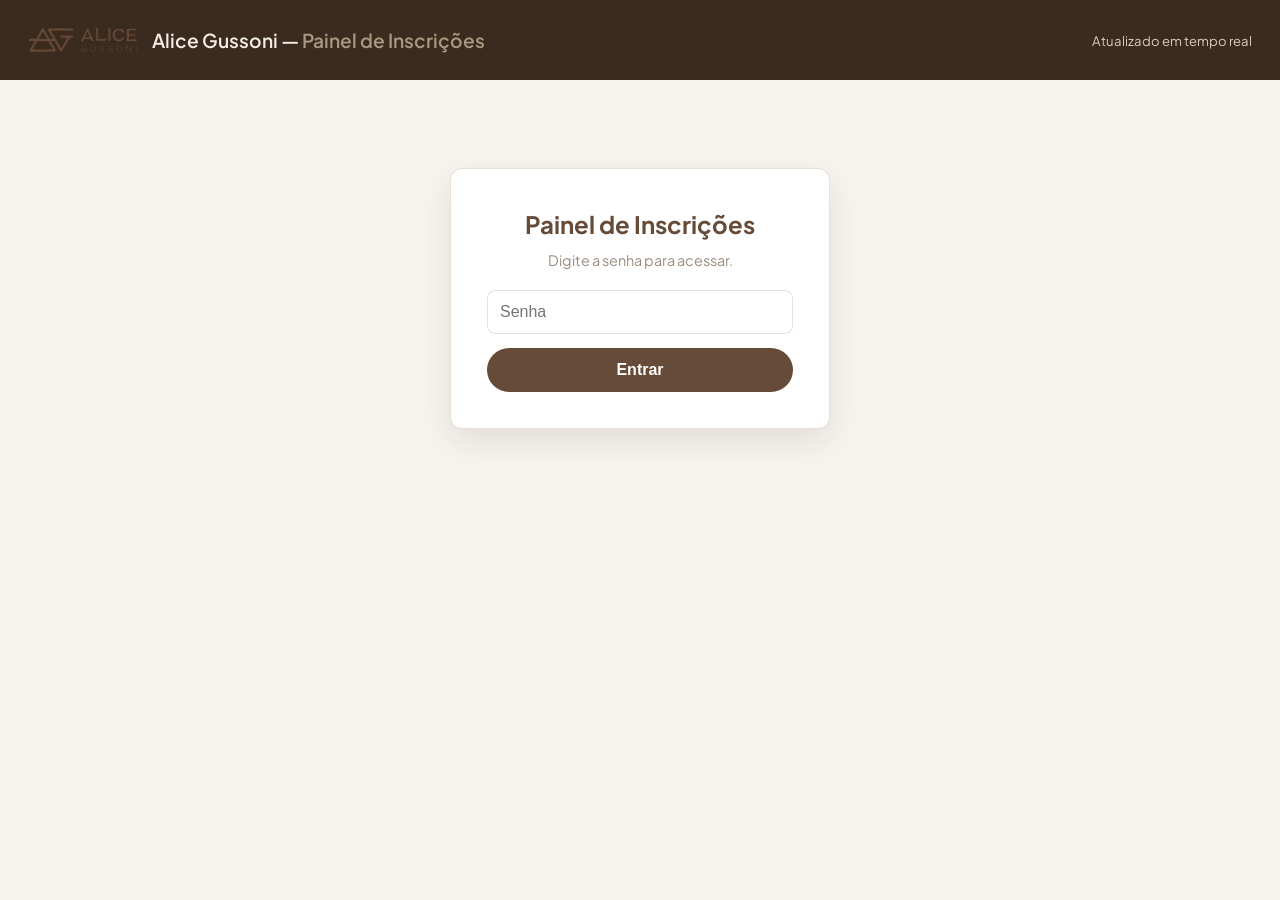
==== commit be6674f6: "Traduz site para Alice Gussoni: cursos Descoberta/Imersao, rebrand (paleta + Plus Jakarta Sans + log" ====
--- a/admin.html
+++ b/admin.html
@@ -3,34 +3,34 @@
 <head>
   <meta charset="UTF-8">
   <meta name="viewport" content="width=device-width, initial-scale=1.0">
-  <title>Painel de Inscrições — Pão de Verdade</title>
+  <title>Painel de Inscrições — Alice Gussoni</title>
   <link rel="preconnect" href="https://fonts.googleapis.com">
   <link rel="preconnect" href="https://fonts.gstatic.com" crossorigin>
-  <link href="https://fonts.googleapis.com/css2?family=Playfair+Display:ital,wght@0,400;0,600;0,700&family=Open+Sans:wght@400;600;700&display=swap" rel="stylesheet">
+  <link href="https://fonts.googleapis.com/css2?family=Plus+Jakarta+Sans:wght@400;500;600;700&display=swap" rel="stylesheet">
   <style>
     :root {
-      --bg: #FCFBF9;
-      --text: #212121;
-      --text-soft: #6E6A64;
-      --line: #E2DED7;
-      --accent: #4A2E1B;
-      --accent-soft: #EFEAE3;
-      --green: #2E7D32;
-      --amber: #B26A00;
-      --red: #C62828;
+      --bg: #F7F4EF;
+      --text: #664B38;
+      --text-soft: #9C8B7C;
+      --line: #E8E0D4;
+      --accent: #5B4432;
+      --accent-soft: #F0EAE0;
+      --green: #5C6B52;
+      --amber: #A37A3C;
+      --red: #A34A2F;
     }
     * { margin: 0; padding: 0; box-sizing: border-box; }
-    body { font-family: 'Open Sans', 'Segoe UI', Arial, sans-serif; background: var(--bg); color: var(--text); line-height: 1.6; }
-    header { background: #2B1910; color: #F3EDE3; padding: 18px 28px; display: flex; align-items: center; justify-content: space-between; flex-wrap: wrap; gap: 12px; }
+    body { font-family: 'Plus Jakarta Sans', 'Segoe UI', Arial, sans-serif; background: var(--bg); color: var(--text); line-height: 1.6; }
+    header { background: #3B2A1E; color: #F3EDE3; padding: 18px 28px; display: flex; align-items: center; justify-content: space-between; flex-wrap: wrap; gap: 12px; }
     header .brand { display: flex; align-items: center; gap: 14px; }
     header .brand img { height: 44px; width: auto; }
-    header h1 { font-family: 'Playfair Display', serif; font-size: 1.2rem; font-weight: 600; }
-    header h1 span { color: #E9B873; }
+    header h1 { font-family: 'Plus Jakarta Sans', sans-serif; font-size: 1.2rem; font-weight: 600; }
+    header h1 span { color: #AB9881; }
     header .hint { color: #D9CCB8; font-size: .82rem; }
     .wrap { max-width: 1100px; margin: 0 auto; padding: 28px; }
 
     .gate { max-width: 380px; margin: 60px auto; background: #fff; border: 1px solid var(--line); border-radius: 12px; padding: 36px; box-shadow: 0 12px 34px rgba(33,33,33,.1); text-align: center; }
-    .gate h2 { font-family: 'Playfair Display', serif; margin-bottom: 6px; }
+    .gate h2 { font-family: 'Plus Jakarta Sans', sans-serif; margin-bottom: 6px; }
     .gate p { color: var(--text-soft); font-size: .9rem; margin-bottom: 18px; }
     .gate input { width: 100%; padding: 12px; border: 1px solid var(--line); border-radius: 8px; margin-bottom: 14px; font-size: 1rem; }
     .gate button { width: 100%; padding: 13px; background: var(--text); color: #fff; border: none; border-radius: 999px; font-weight: 700; font-size: 1rem; cursor: pointer; }
@@ -38,7 +38,7 @@
 
     .stats { display: grid; grid-template-columns: repeat(auto-fit, minmax(160px, 1fr)); gap: 14px; margin-bottom: 24px; }
     .stat { background: #fff; border: 1px solid var(--line); border-radius: 10px; padding: 16px; text-align: center; }
-    .stat b { display: block; font-size: 1.8rem; font-family: Georgia, serif; }
+    .stat b { display: block; font-size: 1.8rem; font-family: 'Plus Jakarta Sans', sans-serif; }
     .stat span { color: var(--text-soft); font-size: .85rem; }
     .stat.pago b { color: var(--green); }
     .stat.aguardando b { color: var(--amber); }
@@ -111,8 +111,8 @@
 <body>
   <header>
     <div class="brand">
-      <img src="assets/img/marca-preta.png" alt="Pão de Verdade">
-      <h1>Pão de Verdade — <span>Painel de Inscrições</span></h1>
+      <img src="assets/img/logo-alice.webp" alt="Alice Gussoni">
+      <h1>Alice Gussoni — <span>Painel de Inscrições</span></h1>
     </div>
     <div class="hint">Atualizado em tempo real</div>
   </header>
@@ -137,9 +137,9 @@
       <div class="filters">
         <select id="fCurso">
           <option value="">Todos os cursos</option>
-          <option value="Pão">Curso de Pão</option>
-          <option value="Pizza">Curso de Pizza</option>
-          <option value="Pão + Pizza">Pão + Pizza</option>
+          <option value="Descoberta">Descoberta</option>
+          <option value="Imersão">Imersão</option>
+          <option value="Descoberta + Imersão">Descoberta + Imersão</option>
         </select>
         <select id="fStatus">
           <option value="">Todos os status</option>
@@ -213,8 +213,8 @@
           <p class="muted small" style="margin:0 0 10px">Reserva vagas de uma turma para uma pessoa. Enquanto a reserva estiver ativa, o site mostra a turma cheia para o público — só quem tem o link compra.</p>
           <div class="cupom-campos">
             <select id="resCurso">
-              <option value="Pão">Pão</option>
-              <option value="Pizza">Pizza</option>
+              <option value="Descoberta">Descoberta</option>
+              <option value="Imersão">Imersão</option>
             </select>
             <input type="text" id="resData" placeholder="Data — ex.: 29/08/2026">
             <input type="number" id="resVagas" value="1" min="1" max="4" style="flex:0 0 90px">
@@ -247,8 +247,8 @@
           <span class="muted small" id="esperaCount"></span>
           <select id="fEsperaCurso">
             <option value="">Todos os cursos</option>
-            <option value="Pão">Curso de Pão</option>
-            <option value="Pizza">Curso de Pizza</option>
+            <option value="Descoberta">Descoberta</option>
+            <option value="Imersão">Imersão</option>
           </select>
         </div>
         <table>
@@ -270,7 +270,7 @@
 
       <p class="small muted mt">
         Dica: preencha o link do grupo na aba "Turmas" da planilha e rode o menu
-        <strong>Pão de Verdade → Enviar convites de grupos</strong> para mandar o convite
+        <strong>Alice Gussoni → Enviar convites de grupos</strong> para mandar o convite
         a todos os pagos daquela turma de uma vez. Use <strong>⚙️ Gerenciar</strong> em cada
         linha para ver detalhes, editar, anotar, reenviar acesso ou convite, marcar como
         concluído e excluir.
@@ -302,9 +302,9 @@
             </label>
             <label>Curso
               <select class="edit" id="lemCurso" style="width:auto">
-                <option value="Ambos">Pão e Pizza</option>
-                <option value="Pão">Pão</option>
-                <option value="Pizza">Pizza</option>
+                <option value="Ambos">Descoberta e Imersão</option>
+                <option value="Descoberta">Descoberta</option>
+                <option value="Imersão">Imersão</option>
               </select>
             </label>
             <label>Dias antes
@@ -779,7 +779,7 @@
       if (!e) return;
       var w = String(e.whatsapp || '').replace(/\D/g, '');
       if (!w) { window.alert('Sem WhatsApp para chamar — use o e-mail ' + (e.email || '—') + '.'); return; }
-      var msg = encodeURIComponent('Oi ' + nome + '! Abriu vaga na oficina de ' + e.curso + ' do Pão de Verdade. Quer garantir?');
+      var msg = encodeURIComponent('Oi ' + nome + '! Abriu vaga na vivência de ' + e.curso + ' do Studio Alice. Quer garantir?');
       window.open('https://wa.me/' + w + '?text=' + msg, '_blank');
     }
 
@@ -1037,7 +1037,7 @@
       { chave: 'lotada', nome: 'Trava de compra (TURMA LOTADA)', desc: 'Troca o botão de comprar por lista de espera quando a turma está cheia, em todo o site.' },
       { chave: 'cancelamento', nome: 'Cancelamento fácil com crédito', desc: 'Botão "Cancelar e virar crédito" na Área do Estudante (janela de 5 dias) + cupom de crédito sem prazo.' },
       { chave: 'lembrete', nome: 'Lembretes agendados / crédito', desc: 'Envios automáticos de e-mail/WhatsApp (roda no trigger diário e no botão "Executar agora").' },
-      { chave: 'crosssell', nome: 'Cross-sell na Área do Estudante', desc: 'Mostra o curso que falta (Pão ↔ Pizza) quando ainda tem vaga.' },
+      { chave: 'crosssell', nome: 'Cross-sell na Área do Estudante', desc: 'Mostra o curso que falta (Descoberta ↔ Imersão) quando ainda tem vaga.' },
       { chave: 'suporte', nome: 'Suporte WhatsApp flutuante', desc: 'Botão fixo "Suporte" na Área do Estudante.' }
     ];
 
